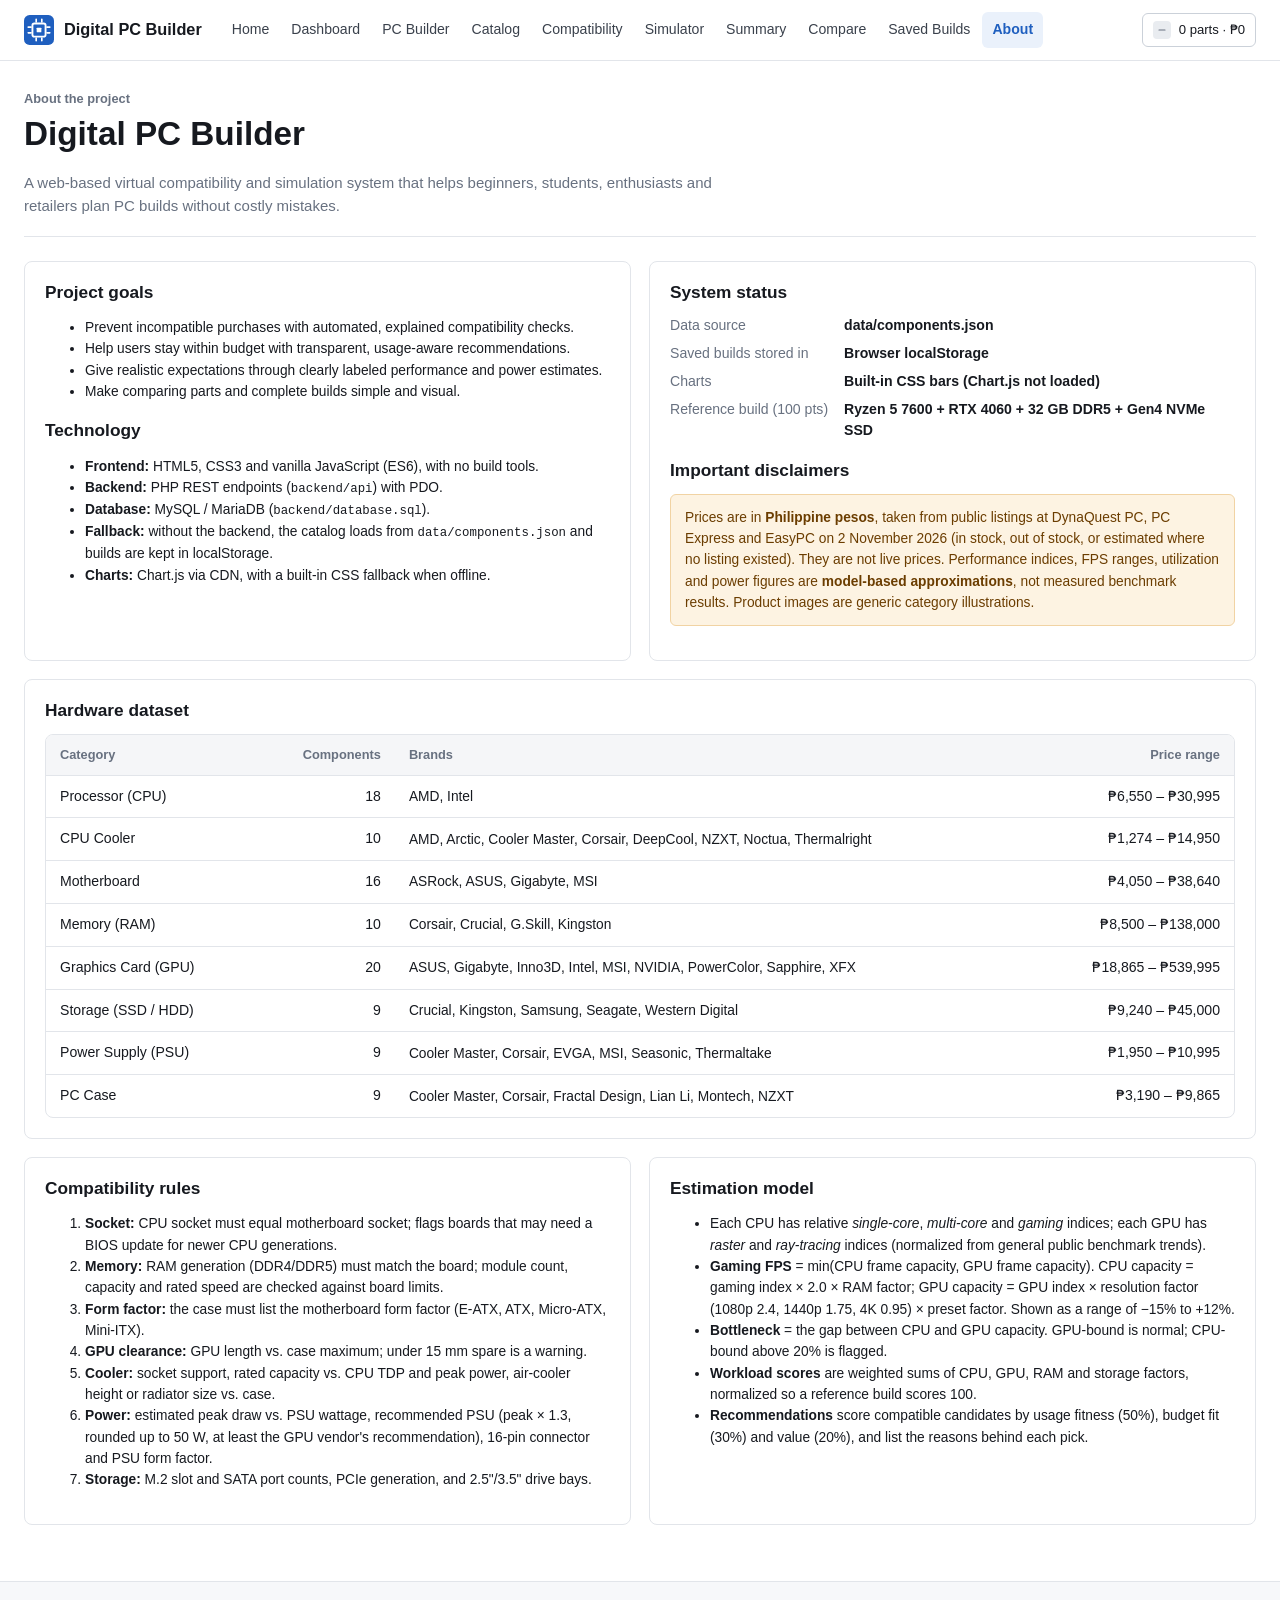
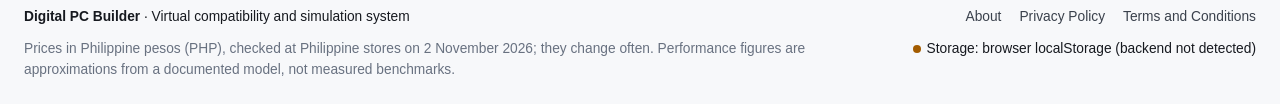
==== digital-pc-builder/pages/about.html @ 8e674229 "Initial commit" ====
<!DOCTYPE html>
<html lang="en">
<head>
  <meta charset="UTF-8">
  <meta name="viewport" content="width=device-width, initial-scale=1.0">
  <meta name="description" content="Project information, methodology and data sources.">
  <title>About · Digital PC Builder</title>
  <link rel="icon" href="../favicon.ico" sizes="any">
  <link rel="icon" href="../assets/icons/favicon.svg" type="image/svg+xml">
  <link rel="apple-touch-icon" href="../assets/icons/apple-touch-icon.png">
  <link rel="stylesheet" href="../css/style.css">
  <link rel="stylesheet" href="../css/responsive.css">
</head>
<body data-page="about" data-root="../">
  <header id="site-header"></header>

  <main>
    <div class="container">
      <div class="page-head">
        <div>
          <div class="eyebrow">About the project</div>
          <h1>Digital PC Builder</h1>
          <p>A web-based virtual compatibility and simulation system that helps beginners, students, enthusiasts and retailers plan PC builds without costly mistakes.</p>
        </div>
        
      </div>
      <div class="grid grid-2">
        <section class="card">
          <h3>Project goals</h3>
          <ul class="small">
            <li>Prevent incompatible purchases with automated, explained compatibility checks.</li>
            <li>Help users stay within budget with transparent, usage-aware recommendations.</li>
            <li>Give realistic expectations through clearly labeled performance and power estimates.</li>
            <li>Make comparing parts and complete builds simple and visual.</li>
          </ul>
          <h3 style="margin-top:18px">Technology</h3>
          <ul class="small">
            <li><strong>Frontend:</strong> HTML5, CSS3 and vanilla JavaScript (ES6), with no build tools.</li>
            <li><strong>Backend:</strong> PHP REST endpoints (<code>backend/api</code>) with PDO.</li>
            <li><strong>Database:</strong> MySQL / MariaDB (<code>backend/database.sql</code>).</li>
            <li><strong>Fallback:</strong> without the backend, the catalog loads from <code>data/components.json</code> and builds are kept in localStorage.</li>
            <li><strong>Charts:</strong> Chart.js via CDN, with a built-in CSS fallback when offline.</li>
          </ul>
        </section>
        <section class="card">
          <h3>System status</h3>
          <dl class="kv" id="about-status"></dl>
          <h3 style="margin-top:18px">Important disclaimers</h3>
          <p class="notice">Prices are in <strong>Philippine pesos</strong>, taken from public listings at DynaQuest PC, PC Express and EasyPC on 2 November 2026 (in stock, out of stock, or estimated where no listing existed). They are not live prices. Performance indices, FPS ranges, utilization and power figures are
            <strong>model-based approximations</strong>, not measured benchmark results. Product images are generic category illustrations.</p>
        </section>
      </div>

      <section class="card" style="margin-top:18px">
        <h3>Hardware dataset</h3>
        <div class="table-wrap" id="about-dataset"></div>
      </section>

      <div class="grid grid-2" style="margin-top:18px">
        <section class="card">
          <h3>Compatibility rules</h3>
          <ol class="small">
            <li><strong>Socket:</strong> CPU socket must equal motherboard socket; flags boards that may need a BIOS update for newer CPU generations.</li>
            <li><strong>Memory:</strong> RAM generation (DDR4/DDR5) must match the board; module count, capacity and rated speed are checked against board limits.</li>
            <li><strong>Form factor:</strong> the case must list the motherboard form factor (E-ATX, ATX, Micro-ATX, Mini-ITX).</li>
            <li><strong>GPU clearance:</strong> GPU length vs. case maximum; under 15 mm spare is a warning.</li>
            <li><strong>Cooler:</strong> socket support, rated capacity vs. CPU TDP and peak power, air-cooler height or radiator size vs. case.</li>
            <li><strong>Power:</strong> estimated peak draw vs. PSU wattage, recommended PSU (peak × 1.3, rounded up to 50 W, at least the GPU vendor's recommendation), 16-pin connector and PSU form factor.</li>
            <li><strong>Storage:</strong> M.2 slot and SATA port counts, PCIe generation, and 2.5"/3.5" drive bays.</li>
          </ol>
        </section>
        <section class="card">
          <h3>Estimation model</h3>
          <ul class="small">
            <li>Each CPU has relative <em>single-core</em>, <em>multi-core</em> and <em>gaming</em> indices; each GPU has <em>raster</em> and <em>ray-tracing</em> indices (normalized from general public benchmark trends).</li>
            <li><strong>Gaming FPS</strong> = min(CPU frame capacity, GPU frame capacity). CPU capacity = gaming index × 2.0 × RAM factor; GPU capacity = GPU index × resolution factor (1080p 2.4, 1440p 1.75, 4K 0.95) × preset factor. Shown as a range of −15% to +12%.</li>
            <li><strong>Bottleneck</strong> = the gap between CPU and GPU capacity. GPU-bound is normal; CPU-bound above 20% is flagged.</li>
            <li><strong>Workload scores</strong> are weighted sums of CPU, GPU, RAM and storage factors, normalized so a reference build scores 100.</li>
            <li><strong>Recommendations</strong> score compatible candidates by usage fitness (50%), budget fit (30%) and value (20%), and list the reasons behind each pick.</li>
          </ul>
        </section>
      </div>
    </div>
  </main>

  <footer id="site-footer"></footer>

  <script src="../js/main.js"></script>
  <script src="../js/storage.js"></script>
  <script src="../js/performance.js"></script>
  <script src="../js/compatibility.js"></script>
  <script src="../js/recommendations.js"></script>
  <script src="../js/components.js"></script>
  <script src="../js/about.js"></script>
</body>
</html>
---- digital-pc-builder/css/style.css ----
/* ==========================================================================
   style.css - Design tokens, base styles and shared UI components.
   ========================================================================== */

:root {
  --bg: #ffffff;
  --bg-2: #f7f8fa;
  --surface: #ffffff;
  --surface-2: #f5f6f8;
  --surface-3: #e9ecf0;
  --border: #e2e5ea;
  --border-strong: #cbd1d9;
  --text: #16191f;
  --text-2: #3a414c;
  --muted: #687180;
  --accent: #1f5fbf;
  --accent-hover: #184c99;
  --accent-ink: #ffffff;
  --accent-soft: #eaf1fb;
  --ok: #1b7f3b;
  --ok-soft: #e8f5ec;
  --warn: #a35c00;
  --warn-soft: #fdf3e2;
  --error: #b42318;
  --error-soft: #fdecea;
  --info: #3a5a80;
  --info-soft: #edf2f8;
  --radius: 8px;
  --radius-sm: 6px;
  --shadow: 0 4px 16px rgba(16, 24, 40, 0.08);
  --font: -apple-system, BlinkMacSystemFont, 'Segoe UI', Roboto, 'Helvetica Neue', Arial, sans-serif;
  --font-mono: ui-monospace, 'Cascadia Mono', Consolas, 'SFMono-Regular', Menlo, monospace;
  --header-h: 60px;
}

*, *::before, *::after { box-sizing: border-box; }

body {
  margin: 0;
  min-height: 100vh;
  display: flex;
  flex-direction: column;
  font-family: var(--font);
  font-size: 15px;
  line-height: 1.55;
  color: var(--text);
  background: var(--bg);
  -webkit-font-smoothing: antialiased;
}

main { flex: 1; padding: 28px 0 56px; }

h1, h2, h3, h4 { line-height: 1.25; margin: 0 0 0.5em; font-weight: 650; }
h1 { font-size: clamp(1.6rem, 2.6vw, 2.1rem); }
h2 { font-size: 1.35rem; }
h3 { font-size: 1.08rem; }
h4 { font-size: 0.98rem; }
p { margin: 0 0 1em; }
a { color: var(--accent); text-decoration: none; }
a:hover { text-decoration: underline; }
img { max-width: 100%; display: block; }
code, .mono { font-family: var(--font-mono); font-size: 0.9em; }
hr { border: 0; border-top: 1px solid var(--border); margin: 20px 0; }
svg.icon { width: 1em; height: 1em; flex: none; vertical-align: -0.125em; }

.container { width: 100%; max-width: 1280px; margin: 0 auto; padding: 0 24px; }
.muted { color: var(--muted); }
.small { font-size: 0.86rem; }
.tiny { font-size: 0.76rem; }
.center { text-align: center; }
.right { text-align: right; }
.nowrap { white-space: nowrap; }
.hidden { display: none !important; }
.stack > * + * { margin-top: 16px; }
.row { display: flex; gap: 12px; align-items: center; flex-wrap: wrap; }
.row-between { display: flex; gap: 12px; align-items: center; justify-content: space-between; flex-wrap: wrap; }
.grow { flex: 1; }

/* ---------- Header & navigation ---------- */

.site-header {
  position: sticky;
  top: 0;
  z-index: 50;
  background: #fff;
  border-bottom: 1px solid var(--border);
}
.header-inner { display: flex; align-items: center; gap: 20px; height: var(--header-h); }
.brand { display: flex; align-items: center; gap: 10px; color: var(--text); font-weight: 700; font-size: 1.02rem; white-space: nowrap; }
.brand:hover { text-decoration: none; }
.brand img { width: 30px; height: 30px; }
.main-nav { display: flex; gap: 2px; flex: 1; overflow-x: auto; scrollbar-width: none; }
.main-nav::-webkit-scrollbar { display: none; }
.main-nav a {
  color: var(--text-2);
  padding: 7px 10px;
  border-radius: var(--radius-sm);
  font-size: 0.88rem;
  white-space: nowrap;
}
.main-nav a:hover { background: var(--surface-2); color: var(--text); text-decoration: none; }
.main-nav a.active { color: var(--accent); background: var(--accent-soft); font-weight: 600; }
.site-header .nav-toggle { display: none; }

.build-pill {
  display: flex; align-items: center; gap: 8px;
  padding: 6px 10px;
  border-radius: var(--radius-sm);
  border: 1px solid var(--border-strong);
  background: #fff;
  color: var(--text);
  font-size: 0.82rem;
  white-space: nowrap;
}
.build-pill:hover { text-decoration: none; border-color: var(--accent); }
.pill-status { display: grid; place-items: center; width: 18px; height: 18px; border-radius: 4px; background: var(--surface-3); color: var(--muted); }
.pill-status svg { width: 12px; height: 12px; }
.pill-ok .pill-status { background: var(--ok); color: #fff; }
.pill-warn .pill-status { background: var(--warn); color: #fff; }
.pill-error .pill-status { background: var(--error); color: #fff; }

/* ---------- Footer ---------- */

.site-footer { border-top: 1px solid var(--border); background: var(--bg-2); padding: 24px 0; }
.footer-inner { display: grid; grid-template-columns: 1fr auto; gap: 10px 24px; font-size: 0.86rem; }
.footer-links { display: flex; gap: 18px; flex-wrap: wrap; justify-content: flex-end; }
.footer-links a { color: var(--text-2); }
.dot { display: inline-block; width: 8px; height: 8px; border-radius: 50%; margin-right: 6px; vertical-align: middle; }
.dot-ok { background: var(--ok); }
.dot-warn { background: var(--warn); }

/* ---------- Page header ---------- */

.page-head { display: flex; justify-content: space-between; align-items: flex-end; gap: 16px; flex-wrap: wrap; margin-bottom: 24px; padding-bottom: 18px; border-bottom: 1px solid var(--border); }
.page-head p { margin: 0; color: var(--muted); max-width: 720px; }
.eyebrow { font-size: 0.8rem; font-weight: 600; color: var(--muted); margin-bottom: 4px; }

/* ---------- Buttons & inputs ---------- */

.btn {
  display: inline-flex; align-items: center; justify-content: center; gap: 6px;
  padding: 8px 14px;
  border-radius: var(--radius-sm);
  border: 1px solid var(--border-strong);
  background: #fff;
  color: var(--text);
  font: 600 0.87rem var(--font);
  cursor: pointer;
  transition: background 0.12s, border-color 0.12s;
  white-space: nowrap;
  text-decoration: none;
}
.btn:hover { background: var(--surface-2); border-color: #aab3bf; text-decoration: none; }
.btn:disabled { opacity: 0.5; cursor: not-allowed; }
.btn:focus-visible, .icon-btn:focus-visible, input:focus-visible, select:focus-visible, textarea:focus-visible, a:focus-visible, .slot:focus-visible {
  outline: 2px solid var(--accent); outline-offset: 2px;
}
.btn-primary { background: var(--accent); border-color: var(--accent); color: var(--accent-ink); }
.btn-primary:hover { background: var(--accent-hover); border-color: var(--accent-hover); }
.btn-secondary { background: #fff; border-color: var(--accent); color: var(--accent); }
.btn-secondary:hover { background: var(--accent-soft); border-color: var(--accent); }
.btn-ghost { background: transparent; border-color: transparent; color: var(--text-2); }
.btn-ghost:hover { background: var(--surface-2); border-color: var(--border); }
.btn-danger { background: #fff; border-color: #e3b4ae; color: var(--error); }
.btn-danger:hover { background: var(--error-soft); border-color: var(--error); }
.btn-sm { padding: 5px 10px; font-size: 0.8rem; }
.btn-lg { padding: 11px 20px; font-size: 0.95rem; }

.icon-btn {
  display: inline-grid; place-items: center;
  width: 32px; height: 32px;
  border-radius: var(--radius-sm);
  border: 1px solid var(--border);
  background: #fff;
  color: var(--text-2);
  cursor: pointer;
  padding: 0;
}
.icon-btn svg { width: 16px; height: 16px; }
.icon-btn:hover { color: var(--text); border-color: var(--border-strong); background: var(--surface-2); }
.icon-btn-sm { width: 24px; height: 24px; }
.icon-btn-sm svg { width: 12px; height: 12px; }

input[type="text"], input[type="search"], input[type="number"], select, textarea {
  width: 100%;
  padding: 8px 10px;
  border-radius: var(--radius-sm);
  border: 1px solid var(--border-strong);
  background: #fff;
  color: var(--text);
  font: inherit;
  font-size: 0.9rem;
}
select { cursor: pointer; }
input.invalid, select.invalid, textarea.invalid { border-color: var(--error); }
input[type="range"] { width: 100%; accent-color: var(--accent); }
input[type="checkbox"] { accent-color: var(--accent); width: 16px; height: 16px; }

.field { display: flex; flex-direction: column; gap: 5px; font-size: 0.85rem; color: var(--text-2); }
.field > span { font-weight: 600; }
.field-error { color: var(--error); min-height: 1em; font-size: 0.78rem; }
.form-grid { display: grid; gap: 12px; }
.check { display: inline-flex; align-items: center; gap: 8px; font-size: 0.87rem; color: var(--text-2); cursor: pointer; }

/* ---------- Cards & panels ---------- */

.card { background: var(--surface); border: 1px solid var(--border); border-radius: var(--radius); padding: 20px; }
.card-tight { padding: 14px; }
.card h3 { margin-bottom: 12px; }
.card-head { display: flex; justify-content: space-between; align-items: center; gap: 12px; margin-bottom: 14px; flex-wrap: wrap; }
.card-head h3 { margin: 0; }

.grid { display: grid; gap: 18px; }
.grid-2 { grid-template-columns: repeat(2, minmax(0, 1fr)); }
.grid-3 { grid-template-columns: repeat(3, minmax(0, 1fr)); }
.grid-4 { grid-template-columns: repeat(4, minmax(0, 1fr)); }

.stat { background: var(--surface); border: 1px solid var(--border); border-radius: var(--radius); padding: 14px 16px; }
.stat-label { font-size: 0.8rem; color: var(--muted); font-weight: 600; }
.stat-value { font-size: 1.45rem; font-weight: 700; margin-top: 2px; }
.stat-sub { font-size: 0.8rem; color: var(--muted); }

/* ---------- Badges & status ---------- */

.badge {
  display: inline-flex; align-items: center; gap: 5px;
  padding: 2px 8px;
  border-radius: 4px;
  font-size: 0.76rem; font-weight: 600;
  border: 1px solid transparent;
  white-space: nowrap;
}
.badge-dot { display: inline-grid; place-items: center; }
.badge-dot svg { width: 12px; height: 12px; }
.badge-ok { background: var(--ok-soft); color: var(--ok); border-color: #bfe3ca; }
.badge-warn { background: var(--warn-soft); color: var(--warn); border-color: #f1d3a3; }
.badge-error { background: var(--error-soft); color: var(--error); border-color: #f1bdb7; }
.badge-info { background: var(--info-soft); color: var(--info); border-color: #cdd9e8; }
.badge-muted { background: var(--surface-2); color: var(--muted); border-color: var(--border); }

.chip {
  display: inline-block;
  padding: 1px 7px;
  border-radius: 4px;
  background: var(--surface-2);
  border: 1px solid var(--border);
  font-size: 0.75rem;
  color: var(--text-2);
  white-space: nowrap;
}
.chips { display: flex; flex-wrap: wrap; gap: 5px; }
.tag-estimate {
  display: inline-block; font-size: 0.72rem; font-weight: 600;
  padding: 1px 7px; border-radius: 4px; background: var(--warn-soft); color: var(--warn); border: 1px solid #f1d3a3;
}

/* Compatibility check rows */
.check-item {
  display: grid; grid-template-columns: 22px 1fr; gap: 10px;
  padding: 11px 13px;
  border-radius: var(--radius-sm);
  border: 1px solid var(--border);
  border-left-width: 4px;
  background: #fff;
}
.check-item + .check-item { margin-top: 8px; }
.check-item .ci-icon { width: 20px; height: 20px; border-radius: 4px; display: grid; place-items: center; color: #fff; margin-top: 1px; }
.check-item .ci-icon svg { width: 13px; height: 13px; }
.check-item h4 { margin: 0 0 3px; font-size: 0.9rem; }
.check-item p { margin: 0; font-size: 0.85rem; color: var(--text-2); }
.check-ok { border-left-color: var(--ok); } .check-ok .ci-icon { background: var(--ok); }
.check-warn { border-left-color: var(--warn); background: #fffbf4; } .check-warn .ci-icon { background: var(--warn); }
.check-error { border-left-color: var(--error); background: #fff8f7; } .check-error .ci-icon { background: var(--error); }
.check-info { border-left-color: var(--info); } .check-info .ci-icon { background: var(--info); }

/* Insights list */
.insight { display: flex; gap: 10px; padding: 10px 12px; border-radius: var(--radius-sm); background: var(--surface-2); font-size: 0.87rem; border: 1px solid var(--border); }
.insight + .insight { margin-top: 8px; }
.insight-icon { flex: none; width: 20px; height: 20px; border-radius: 4px; display: grid; place-items: center; color: #fff; }
.insight-icon svg { width: 13px; height: 13px; }
.insight-error .insight-icon { background: var(--error); }
.insight-warn .insight-icon { background: var(--warn); }
.insight-ok .insight-icon { background: var(--ok); }
.insight-info .insight-icon { background: var(--info); }
.insight-tip { background: var(--accent-soft); border-color: #c9daf3; }
.insight-tip .insight-icon { background: var(--accent); }

/* ---------- Component cards ---------- */

.part-grid { display: grid; grid-template-columns: repeat(auto-fill, minmax(230px, 1fr)); gap: 14px; }
.part-card {
  position: relative;
  display: flex; flex-direction: column;
  background: #fff;
  border: 1px solid var(--border);
  border-radius: var(--radius);
  overflow: hidden;
  transition: border-color 0.12s, box-shadow 0.12s;
}
.part-card:hover { border-color: var(--border-strong); box-shadow: var(--shadow); }
.part-card.is-selected { border-color: var(--accent); box-shadow: 0 0 0 1px var(--accent) inset; }
.part-card.is-incompatible .part-media img { opacity: 0.55; }
.part-media { position: relative; background: var(--surface-2); border-bottom: 1px solid var(--border); padding: 12px; display: grid; place-items: center; height: 124px; cursor: pointer; }
.part-media img { height: 96px; width: auto; }
.part-media .badge { position: absolute; top: 9px; left: 9px; }
.part-brand { position: absolute; top: 10px; right: 10px; font-size: 0.74rem; font-weight: 600; color: var(--muted); }
.part-body { padding: 12px 14px 14px; display: flex; flex-direction: column; gap: 8px; flex: 1; }
.part-name { font-weight: 600; font-size: 0.93rem; line-height: 1.3; margin: 0; cursor: pointer; }
.part-name:hover { color: var(--accent); }
.part-foot { display: flex; align-items: center; justify-content: space-between; gap: 8px; margin-top: auto; padding-top: 6px; }
.price { font-weight: 700; font-size: 1.08rem; }
.price-note { font-size: 0.7rem; color: var(--muted); }
.compat-note { font-size: 0.78rem; color: var(--text-2); line-height: 1.35; }
.compat-note.warn { color: var(--warn); }
.compat-note.error { color: var(--error); }
.part-img { width: 56px; height: 42px; object-fit: contain; }

/* ---------- Pagination ---------- */

.pager { display: flex; align-items: center; justify-content: space-between; gap: 12px; flex-wrap: wrap; margin-top: 18px; font-size: 0.86rem; }
.pager-pages { display: flex; gap: 4px; flex-wrap: wrap; }
.pager-btn {
  min-width: 34px; height: 34px; padding: 0 10px;
  border-radius: var(--radius-sm); border: 1px solid var(--border-strong);
  background: #fff; color: var(--text); font: 600 0.84rem var(--font); cursor: pointer;
}
.pager-btn:hover:not(:disabled) { background: var(--surface-2); }
.pager-btn.current { background: var(--accent); border-color: var(--accent); color: #fff; }
.pager-btn:disabled { opacity: 0.45; cursor: not-allowed; }
.pager-gap { padding: 0 4px; color: var(--muted); align-self: center; }
.pager select { width: auto; padding: 5px 8px; }

/* ---------- Tables ---------- */

.table-wrap { overflow-x: auto; border: 1px solid var(--border); border-radius: var(--radius); background: #fff; }
table { width: 100%; border-collapse: collapse; font-size: 0.88rem; }
th, td { padding: 10px 14px; text-align: left; border-bottom: 1px solid var(--border); vertical-align: middle; }
th { font-size: 0.8rem; color: var(--muted); background: var(--surface-2); font-weight: 600; }
tr:last-child td { border-bottom: 0; }
td.num, th.num { text-align: right; font-variant-numeric: tabular-nums; white-space: nowrap; }
.spec-table th { width: 40%; font-size: 0.85rem; background: transparent; color: var(--muted); }
.spec-table thead th { background: var(--surface-2); }
.best-cell { color: var(--ok); font-weight: 700; background: var(--ok-soft); }
.worst-cell { color: var(--error); }

/* ---------- Tabs & segmented controls ---------- */

.tabs { display: flex; gap: 2px; flex-wrap: wrap; border-bottom: 1px solid var(--border); margin-bottom: 18px; }
.tab {
  padding: 10px 14px;
  background: none; border: 0; border-bottom: 2px solid transparent;
  color: var(--muted); font: 600 0.88rem var(--font); cursor: pointer;
  margin-bottom: -1px;
}
.tab:hover { color: var(--text); }
.tab.active { color: var(--accent); border-bottom-color: var(--accent); }
.tab .count { font-size: 0.76rem; margin-left: 4px; color: var(--muted); font-weight: 500; }

.segmented { display: inline-flex; border: 1px solid var(--border-strong); border-radius: var(--radius-sm); overflow: hidden; flex-wrap: wrap; }
.segmented button {
  border: 0; border-right: 1px solid var(--border); background: #fff; color: var(--text-2);
  padding: 7px 14px; font: 600 0.84rem var(--font); cursor: pointer;
}
.segmented button:last-child { border-right: 0; }
.segmented button:hover { background: var(--surface-2); }
.segmented button.active { background: var(--accent); color: #fff; }

/* ---------- Meters & charts ---------- */

.meter + .meter { margin-top: 12px; }
.meter-top { display: flex; justify-content: space-between; font-size: 0.85rem; margin-bottom: 4px; color: var(--text-2); }
.meter-top strong { font-variant-numeric: tabular-nums; color: var(--text); }
.meter-track { height: 8px; border-radius: 2px; background: var(--surface-3); overflow: hidden; }
.meter-fill { height: 100%; border-radius: 2px; }
.meter-cool { background: var(--accent); }
.meter-warm { background: #2d7d8a; }
.meter-hot { background: #c2570c; }
.meter-ok { background: var(--ok); }
.meter-warn { background: var(--warn); }
.meter-error { background: var(--error); }

.chart-box { position: relative; height: 280px; }
.chart-box.tall { height: 360px; }
.css-chart { display: flex; flex-direction: column; gap: 10px; }
.css-chart-row { display: grid; grid-template-columns: 140px 1fr; gap: 10px; align-items: center; font-size: 0.82rem; }
.css-chart-label { color: var(--text-2); overflow: hidden; text-overflow: ellipsis; white-space: nowrap; }
.css-chart-bars { display: flex; flex-direction: column; gap: 4px; }
.css-bar { display: flex; align-items: center; gap: 8px; }
.css-bar span { height: 14px; border-radius: 2px; min-width: 2px; }
.css-bar em { font-style: normal; font-size: 0.76rem; color: var(--muted); }
.css-chart-legend { display: flex; gap: 14px; font-size: 0.78rem; color: var(--muted); flex-wrap: wrap; }
.css-chart-legend i { display: inline-block; width: 10px; height: 10px; border-radius: 2px; margin-right: 5px; }

/* ---------- Empty / loading states ---------- */

.empty-state { text-align: center; padding: 44px 20px; border: 1px dashed var(--border-strong); border-radius: var(--radius); color: var(--muted); background: var(--bg-2); }
.empty-state h2, .empty-state h3 { color: var(--text); }
.error-state { border-color: #e3b4ae; }
main.is-loading > * { opacity: 0.4; pointer-events: none; }
main.is-loading::before {
  content: 'Loading hardware data...';
  position: fixed; top: 50%; left: 50%; transform: translate(-50%, -50%);
  padding: 12px 18px; border-radius: var(--radius); background: #fff; border: 1px solid var(--border-strong); box-shadow: var(--shadow);
  z-index: 10; font-size: 0.9rem;
}

/* ---------- Modal ---------- */

.modal-overlay { position: fixed; inset: 0; z-index: 100; background: rgba(16, 24, 40, 0.45); display: grid; place-items: center; padding: 16px; }
.modal-overlay.leaving { opacity: 0; transition: opacity 0.12s; }
.modal {
  width: 100%; max-width: 480px; max-height: calc(100vh - 32px);
  display: flex; flex-direction: column;
  background: #fff; border: 1px solid var(--border); border-radius: 10px;
  box-shadow: 0 12px 40px rgba(16, 24, 40, 0.18);
}
.modal-wide { max-width: 820px; }
.modal-head { display: flex; justify-content: space-between; align-items: center; padding: 14px 20px; border-bottom: 1px solid var(--border); }
.modal-head h3 { margin: 0; }
.modal-body { padding: 18px 20px; overflow-y: auto; }
.modal-actions { display: flex; justify-content: flex-end; gap: 10px; padding: 12px 20px; border-top: 1px solid var(--border); flex-wrap: wrap; background: var(--bg-2); border-radius: 0 0 10px 10px; }

/* ---------- Toasts ---------- */

#toast-host { position: fixed; right: 18px; bottom: 18px; z-index: 200; display: flex; flex-direction: column; gap: 8px; max-width: min(380px, calc(100vw - 36px)); }
.toast {
  padding: 11px 14px; border-radius: var(--radius-sm);
  background: #fff; border: 1px solid var(--border-strong); border-left: 4px solid var(--info);
  box-shadow: var(--shadow); font-size: 0.87rem;
  transition: opacity 0.3s;
}
.toast.leaving { opacity: 0; }
.toast-success { border-left-color: var(--ok); }
.toast-error { border-left-color: var(--error); }
.toast-warn { border-left-color: var(--warn); }

/* ---------- Landing page ---------- */

.hero { padding: 32px 0 20px; display: grid; grid-template-columns: 1.05fr 0.95fr; gap: 40px; align-items: start; }
.hero h1 { font-size: clamp(1.8rem, 3.4vw, 2.6rem); line-height: 1.15; margin-bottom: 14px; }
.hero .lead { font-size: 1.02rem; color: var(--text-2); max-width: 560px; }
.hero-actions { display: flex; gap: 10px; flex-wrap: wrap; margin-top: 22px; }
.hero-list { margin: 18px 0 0; padding-left: 18px; color: var(--text-2); font-size: 0.94rem; }
.hero-list li + li { margin-top: 4px; }
.hero-panel { background: #fff; border: 1px solid var(--border); border-radius: var(--radius); padding: 16px 18px; }
.hero-row { display: flex; align-items: center; gap: 12px; padding: 8px 2px; border-bottom: 1px solid var(--border); font-size: 0.88rem; }
.hero-row:last-child { border-bottom: 0; }
.hero-row img { width: 46px; height: 34px; object-fit: contain; }
.hero-row .grow { min-width: 0; }
.hero-row .grow div { overflow: hidden; text-overflow: ellipsis; white-space: nowrap; }

.feature { display: flex; flex-direction: column; gap: 6px; }
.feature-icon { width: 36px; height: 36px; border-radius: var(--radius-sm); display: grid; place-items: center; background: var(--accent-soft); color: var(--accent); }
.feature-icon svg { width: 20px; height: 20px; }
.feature p { color: var(--text-2); font-size: 0.9rem; margin: 0; }
.feature a { margin-top: auto; padding-top: 6px; font-size: 0.88rem; font-weight: 600; }

.steps { counter-reset: step; display: grid; gap: 14px; grid-template-columns: repeat(4, 1fr); }
.step { position: relative; padding: 16px 16px 16px 54px; background: #fff; border: 1px solid var(--border); border-radius: var(--radius); }
.step::before {
  counter-increment: step; content: counter(step);
  position: absolute; left: 16px; top: 16px; width: 26px; height: 26px; border-radius: 4px;
  display: grid; place-items: center; background: var(--surface-3); color: var(--text); font-weight: 700; font-size: 0.85rem;
}
.step h4 { margin-bottom: 4px; }
.step p { margin: 0; font-size: 0.86rem; color: var(--text-2); }

.section { margin-top: 44px; }
.section-head { margin-bottom: 16px; }
.section-head p { color: var(--muted); margin: 0; }

/* ---------- Spec detail (modal) ---------- */

.detail { display: grid; grid-template-columns: 220px 1fr; gap: 20px; }
.detail-media { background: var(--surface-2); border: 1px solid var(--border); border-radius: var(--radius); display: grid; place-items: center; padding: 16px; }
.detail-media img { width: 100%; }

/* ---------- Saved builds & summary ---------- */

.build-card { display: flex; flex-direction: column; gap: 12px; }
.build-card .parts-mini { display: flex; flex-wrap: wrap; gap: 4px; }
.build-card .actions { display: flex; flex-wrap: wrap; gap: 6px; margin-top: auto; }
.build-card.is-active { border-color: var(--accent); }

.summary-table td:first-child { width: 72px; }
.summary-table .part-img { width: 64px; height: 48px; }
.total-row td { font-size: 1.05rem; font-weight: 700; background: var(--surface-2); }

.kv { display: grid; grid-template-columns: auto 1fr; gap: 6px 16px; font-size: 0.88rem; margin: 0; }
.kv dt { color: var(--muted); }
.kv dd { margin: 0; font-weight: 600; }

.notice { padding: 12px 14px; border-radius: var(--radius-sm); background: var(--warn-soft); border: 1px solid #f1d3a3; color: #6b3d00; font-size: 0.86rem; }
.notice-info { background: var(--info-soft); border-color: #cdd9e8; color: #26405f; }

.fps-big { font-size: 2.4rem; font-weight: 700; line-height: 1; }
.fps-big small { font-size: 1rem; color: var(--muted); font-weight: 500; }
.score-box { min-width: 110px; padding: 14px 16px; border: 1px solid var(--border); border-radius: var(--radius); background: var(--surface-2); text-align: center; }
.score-box strong { display: block; font-size: 2rem; line-height: 1.1; }
.score-box span { font-size: 0.76rem; color: var(--muted); }

/* ---------- Legal pages ---------- */

.legal { max-width: 800px; }
.legal h2 { margin-top: 28px; font-size: 1.15rem; }
.legal p, .legal li { color: var(--text-2); }
.legal li + li { margin-top: 4px; }
---- digital-pc-builder/css/responsive.css ----
/* ==========================================================================
   responsive.css - Tablet / mobile breakpoints and print styles.
   ========================================================================== */

@media (max-width: 1280px) {
  .builder-layout { grid-template-columns: 280px minmax(0, 1fr); }
  .builder-layout .sidebar { grid-column: 1 / -1; position: static; max-height: none; overflow: visible; display: grid; grid-template-columns: repeat(2, minmax(0, 1fr)); }
}

@media (max-width: 1100px) {
  .main-nav { display: none; }
  .site-header .nav-toggle { display: inline-grid; margin-left: auto; order: 3; }
  .header-inner { flex-wrap: wrap; }
  .site-header.nav-open .main-nav {
    display: flex; flex-direction: column; order: 4;
    width: 100%; padding: 8px 0 14px; overflow: visible;
  }
  .site-header.nav-open .header-inner { height: auto; min-height: var(--header-h); }
  .build-pill { margin-left: auto; }
  .grid-4 { grid-template-columns: repeat(2, minmax(0, 1fr)); }
  .steps { grid-template-columns: repeat(2, 1fr); }
  .build-bar { grid-template-columns: 1fr 1fr 1fr; }
  .build-bar .field:first-child { grid-column: 1 / -1; }
  .build-bar .actions { grid-column: 1 / -1; }
}

@media (max-width: 900px) {
  .hero { grid-template-columns: 1fr; gap: 24px; }
  .grid-3 { grid-template-columns: 1fr 1fr; }
  .builder-layout { grid-template-columns: 1fr; }
  .builder-layout .sidebar { grid-template-columns: 1fr; }
  .slots { display: grid; grid-template-columns: repeat(2, minmax(0, 1fr)); }
  .filters { grid-template-columns: 1fr 1fr; }
  .detail { grid-template-columns: 1fr; }
  .detail-media { max-width: 240px; margin: 0 auto; }
}

@media (max-width: 900px) {
  #catalog-filters, #panel-components .grid { grid-template-columns: 1fr 1fr !important; }
}

@media (max-width: 640px) {
  .container { padding: 0 16px; }
  .card > .grid[style*="grid-template-columns"], #catalog-filters, #panel-components .grid { grid-template-columns: 1fr !important; }
  main { padding-top: 18px; }
  .grid-2, .grid-3, .grid-4 { grid-template-columns: 1fr; }
  .steps { grid-template-columns: 1fr; }
  .slots { grid-template-columns: 1fr; }
  .filters { grid-template-columns: 1fr; }
  .build-bar { grid-template-columns: 1fr 1fr; }
  .brand span { display: none; }
  .build-pill .pill-text { max-width: 140px; overflow: hidden; text-overflow: ellipsis; }
  .part-grid { grid-template-columns: repeat(auto-fill, minmax(100%, 1fr)); }
  .page-head { align-items: flex-start; }
  th, td { padding: 8px 10px; }
  .css-chart-row { grid-template-columns: 90px 1fr; }
  .stat-value { font-size: 1.35rem; }
  .modal-actions .btn { flex: 1; }
}

/* ---------- Print (Build Summary) ---------- */

@media print {
  :root {
    --bg: #fff; --bg-2: #fff; --surface: #fff; --surface-2: #f3f5f9; --surface-3: #e5e9f0;
    --border: #d5dbe5; --border-strong: #c1c9d6; --text: #111; --text-2: #333; --muted: #555;
  }
  body { background: #fff; color: #111; font-size: 12px; }
  .site-header, .site-footer, .no-print, #toast-host, .modal-overlay { display: none !important; }
  main { padding: 0; }
  .container { max-width: none; padding: 0; }
  .card, .table-wrap, .stat { break-inside: avoid; box-shadow: none; }
  .badge-ok { color: #166534; } .badge-warn { color: #92400e; } .badge-error { color: #991b1b; } .badge-info { color: #1e3a8a; }
  .check-item p, .insight { color: #333; }
  a { color: #111; }
  .print-only { display: block !important; }
}
.print-only { display: none; }

@media (max-width: 640px) {
  .footer-inner { grid-template-columns: 1fr; }
  .footer-links { justify-content: flex-start; }
}
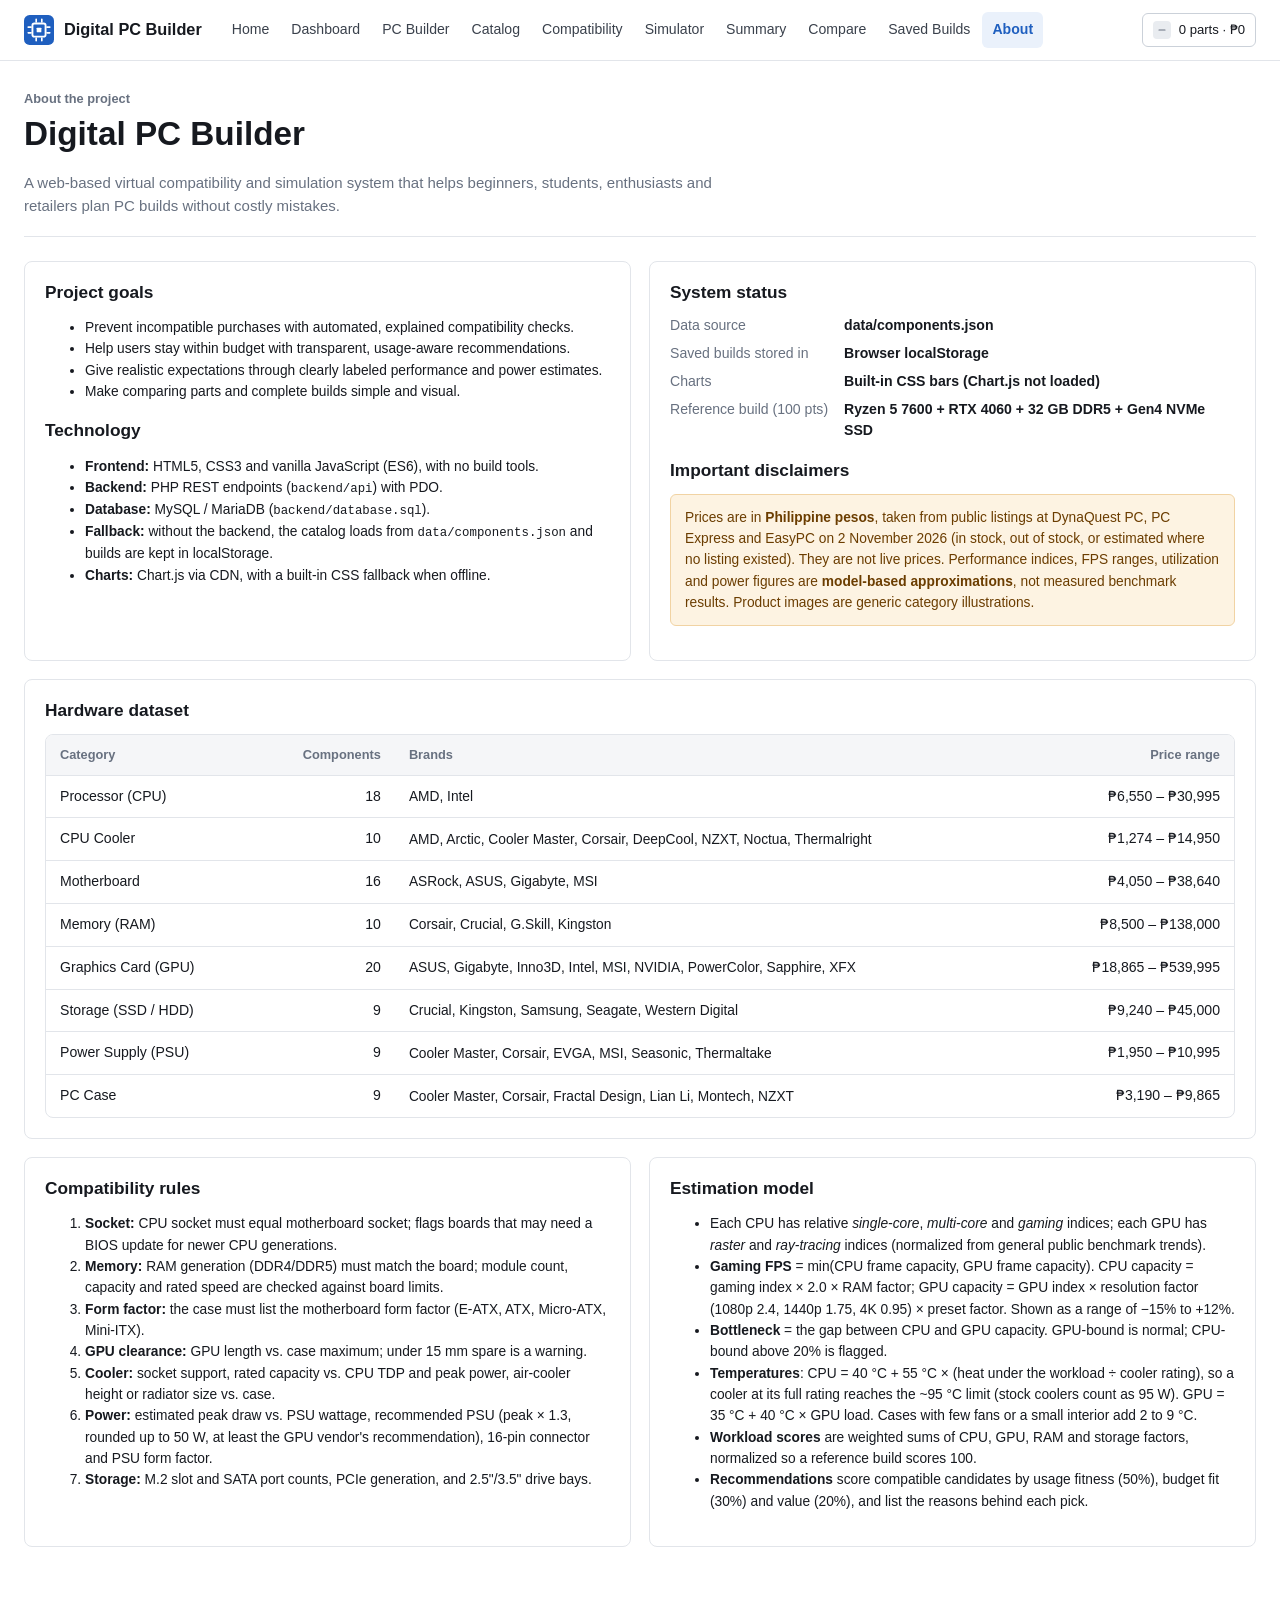
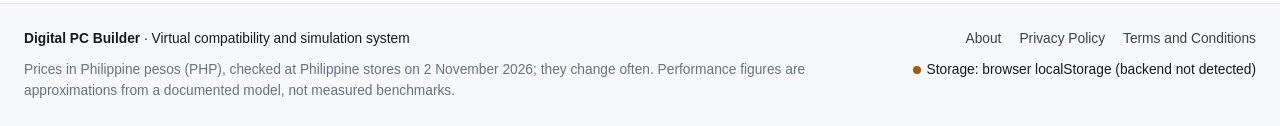
==== commit 470ebd27: "upd" ====
--- a/digital-pc-builder/pages/about.html
+++ b/digital-pc-builder/pages/about.html
@@ -75,6 +75,7 @@
             <li>Each CPU has relative <em>single-core</em>, <em>multi-core</em> and <em>gaming</em> indices; each GPU has <em>raster</em> and <em>ray-tracing</em> indices (normalized from general public benchmark trends).</li>
             <li><strong>Gaming FPS</strong> = min(CPU frame capacity, GPU frame capacity). CPU capacity = gaming index × 2.0 × RAM factor; GPU capacity = GPU index × resolution factor (1080p 2.4, 1440p 1.75, 4K 0.95) × preset factor. Shown as a range of −15% to +12%.</li>
             <li><strong>Bottleneck</strong> = the gap between CPU and GPU capacity. GPU-bound is normal; CPU-bound above 20% is flagged.</li>
+            <li><strong>Temperatures</strong>: CPU = 40 °C + 55 °C × (heat under the workload ÷ cooler rating), so a cooler at its full rating reaches the ~95 °C limit (stock coolers count as 95 W). GPU = 35 °C + 40 °C × GPU load. Cases with few fans or a small interior add 2 to 9 °C.</li>
             <li><strong>Workload scores</strong> are weighted sums of CPU, GPU, RAM and storage factors, normalized so a reference build scores 100.</li>
             <li><strong>Recommendations</strong> score compatible candidates by usage fitness (50%), budget fit (30%) and value (20%), and list the reasons behind each pick.</li>
           </ul>
